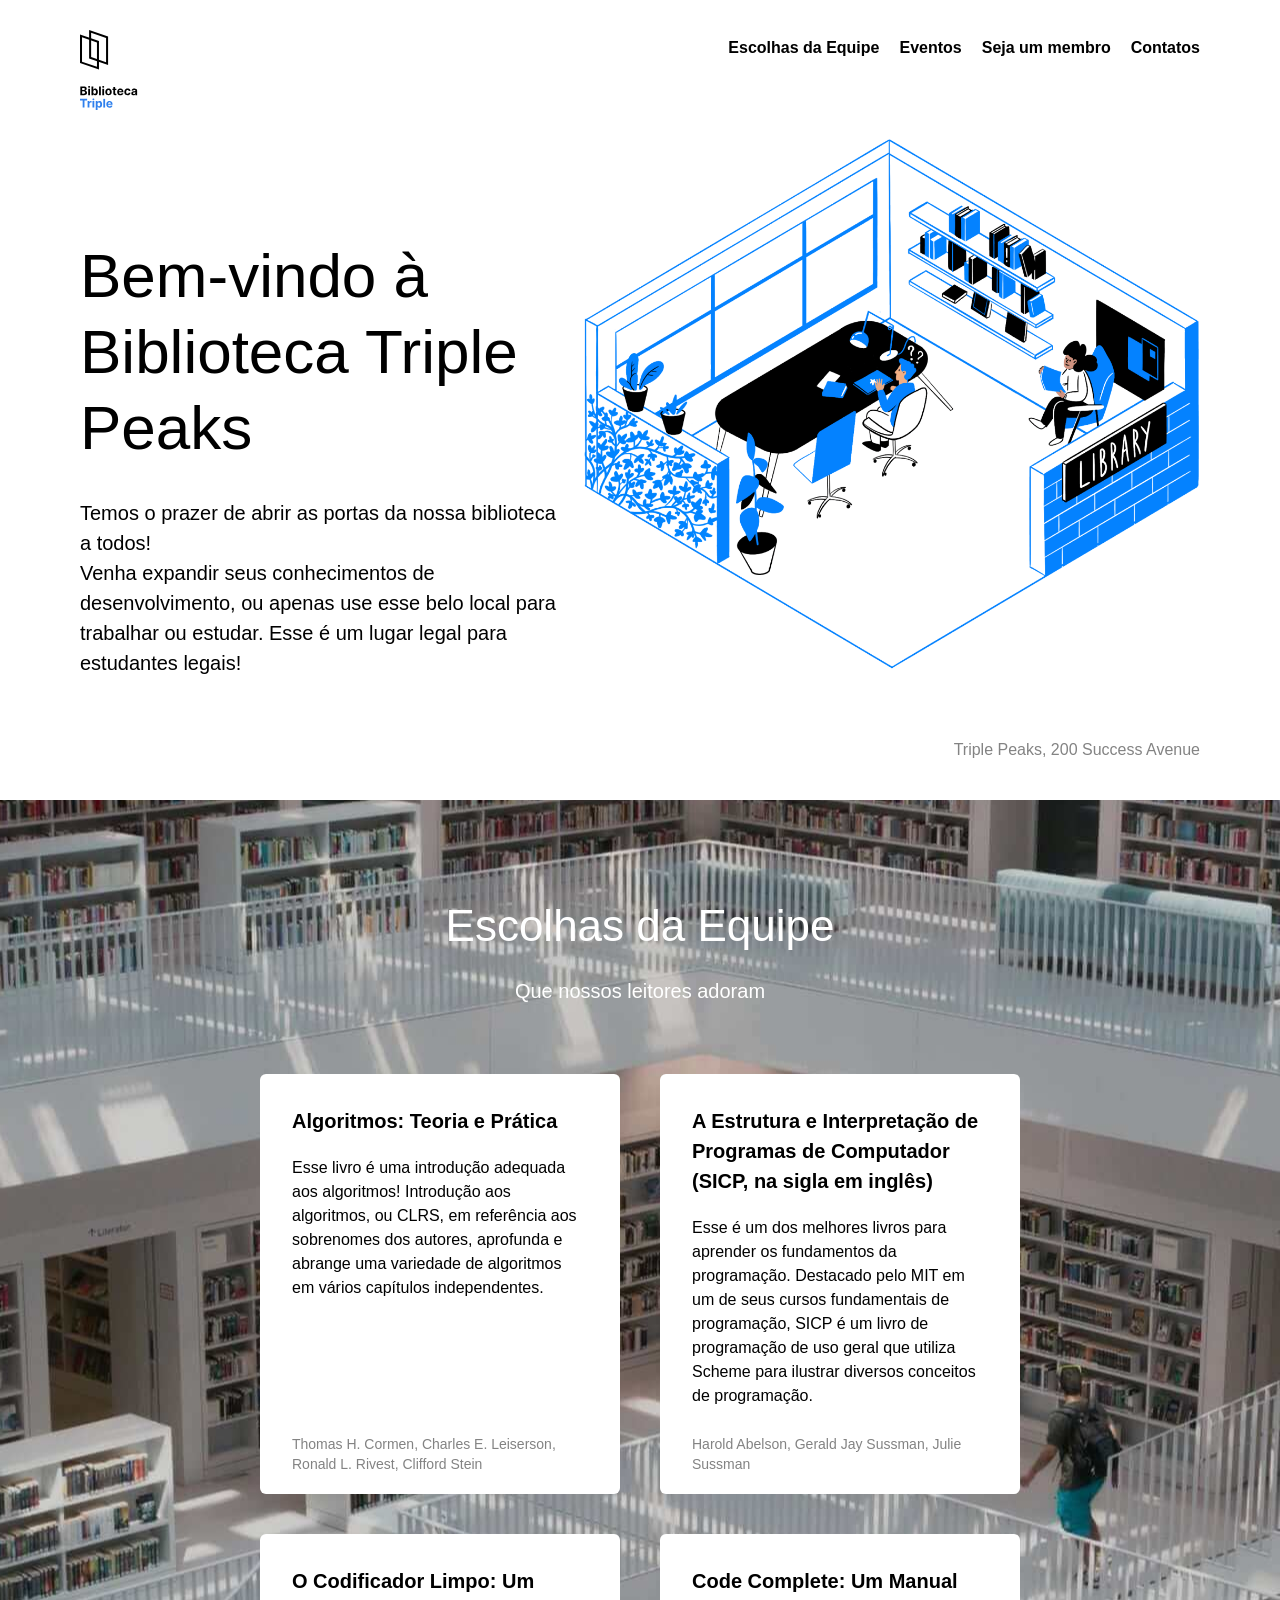
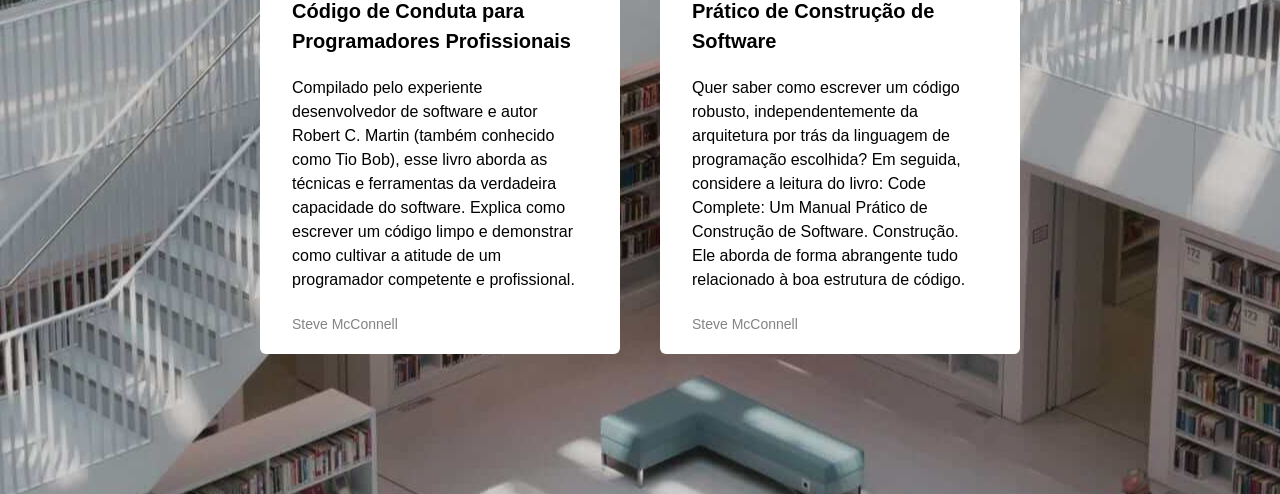
==== index.html @ e03b856d "Nova Atualização do projeto" ====
<!DOCTYPE html>
<html lang="pt">
  <head>
    <meta charset="UTF-8" />
    <meta name="viewport" content="width=device-width, initial-scale=1.0" />
    <title>Biblioteca Triple Peaks</title>
    <link rel="shortcut icon" href="favicon.ico" />
    <link rel="stylesheet" href="./vendor/normalize.css" />
    <link rel="stylesheet" href="./styles/style.css" />
  </head>

  <body>
    <div class="page">
      <header class="header">
        <nav class="nav">
          <img
            src="./images/logo.svg"
            alt="Logotipo da Biblioteca Triple Peaks"
            class="nav__logo"
          />
          <ul class="nav__links">
            <li>
              <a class="nav__link" href="#staff">Escolhas da Equipe</a>
            </li>
            <li>
              <a class="nav__link" href="#">Eventos</a>
            </li>
            <li>
              <a class="nav__link" href="#">Seja um membro</a>
            </li>
            <li>
              <a class="nav__link" href="#">Contatos</a>
            </li>
          </ul>
        </nav>
        <div class="header__content">
          <div>
            <h1 class="header__title">Bem-vindo à Biblioteca Triple Peaks</h1>
            <p class="header__description">
              Temos o prazer de abrir as portas da nossa biblioteca a todos!
              <br />
              Venha expandir seus conhecimentos de desenvolvimento, ou apenas
              use esse belo local para trabalhar ou estudar. Esse é um lugar
              legal para estudantes legais!
            </p>
          </div>
          <img
            src="./images/inside_the_library.png"
            alt="Ilustração 'Dentro da biblioteca'"
            class="header__image"
          />
        </div>
        <div class="header__footer">
          <p class="header__address">Triple Peaks, 200 Success Avenue</p>
        </div>
      </header>

      <main class="content">
        <section class="staff" id="staff">
          <h2 class="staff__title">Escolhas da Equipe</h2>
          <p class="staff__subtitle">Que nossos leitores adoram</p>
          <ul class="staff__cards">
            <li class="card">
              <div class="card__content">
                <h3 class="card__title">Algoritmos: Teoria e Prática</h3>
                <p class="card__text">
                  Esse livro é uma introdução adequada aos algoritmos!
                  Introdução aos algoritmos, ou CLRS, em referência aos
                  sobrenomes dos autores, aprofunda e abrange uma variedade de
                  algoritmos em vários capítulos independentes.
                </p>
                <p class="card__footer">
                  Thomas H. Cormen, Charles E. Leiserson, Ronald L. Rivest,
                  Clifford Stein
                </p>
              </div>
            </li>

            <li class="card">
              <div class="card__content">
                <h3 class="card__title">
                  A Estrutura e Interpretação de Programas de Computador (SICP,
                  na sigla em inglês)
                </h3>
                <p class="card__text">
                  Esse é um dos melhores livros para aprender os fundamentos da
                  programação. Destacado pelo MIT em um de seus cursos
                  fundamentais de programação, SICP é um livro de programação de
                  uso geral que utiliza Scheme para ilustrar diversos conceitos
                  de programação.
                </p>
                <p class="card__footer">
                  Harold Abelson, Gerald Jay Sussman, Julie Sussman
                </p>
              </div>
            </li>

            <li class="card">
              <div class="card__content">
                <h3 class="card__title">
                  O Codificador Limpo: Um Código de Conduta para Programadores
                  Profissionais
                </h3>
                <p class="card__text">
                  Compilado pelo experiente desenvolvedor de software e autor
                  Robert C. Martin (também conhecido como Tio Bob), esse livro
                  aborda as técnicas e ferramentas da verdadeira capacidade do
                  software. Explica como escrever um código limpo e demonstrar
                  como cultivar a atitude de um programador competente e
                  profissional.
                </p>
                <p class="card__footer">Steve McConnell</p>
              </div>
            </li>

            <li class="card">
              <div class="card__content">
                <h3 class="card__title">
                  Code Complete: Um Manual Prático de Construção de Software
                </h3>
                <p class="card__text">
                  Quer saber como escrever um código robusto, independentemente
                  da arquitetura por trás da linguagem de programação escolhida?
                  Em seguida, considere a leitura do livro: Code Complete: Um
                  Manual Prático de Construção de Software. Construção. Ele
                  aborda de forma abrangente tudo relacionado à boa estrutura de
                  código.
                </p>
                <p class="card__footer">Steve McConnell</p>
              </div>
            </li>
          </ul>
        </section>
      </main>
    </div>
  </body>
</html>
---- styles/style.css ----
* {
  box-sizing: border-box;
}

.page {
  min-width: 1100px;
  max-width: 1600px;
  margin: auto;
  font-family: Arial, sans-serif;
  font-size: 16px;
  line-height: 20px;
}

.header {
  display: flex;
  flex-direction: column;
  height: 100vh;
  min-height: 720px;
  max-height: 800px;
  padding: 30px 80px 40px;
  position: relative;
}

.nav {
  display: flex;
  justify-content: space-between;
}

.nav__logo {
  height: 80px;
  width: 58px;
}

.nav__links {
  display: flex;
  column-gap: 20px;
  list-style-type: none;
  margin: 8px 0 0;
  padding: 0;
}

.nav__link {
  color: #000000;
  text-decoration: none;
  font-weight: bold;
}

.header__content {
  display: flex;
  justify-content: space-between;
}

.header__title {
  max-width: 635px;
  margin: 128px 0 0;
  font-size: 62px;
  line-height: 76px;
  font-weight: 500;
}

.header__description {
  max-width: 515px;
  margin: 32px 0 0;
  font-size: 20px;
  line-height: 30px;
}

.header__image {
  max-width: 636px;
}

.header__footer {
  margin-top: auto;
  width: 100%;
  display: flex;
  align-items: center;
  justify-content: flex-end;
  box-sizing: border-box;
}

.header__link {
  color: #2f80ed;
  text-decoration: none;
}

.header__address {
  margin: 0;
  color: #838383;
}

.staff {
  background-image: url(/images/staff_picks_background.jpg);
  background-position: center;
  background-repeat: no-repeat;
  padding: 100px 0 140px;
}

.staff__title {
  text-align: center;
  font-size: 44px;
  line-height: 52px;
  font-weight: 400;
  margin: 0 0 24px;
  color: #ffffff;
}

.staff__subtitle {
  text-align: center;
  font-size: 20px;
  line-height: 30px;
  font-weight: 400;
  margin: 0;
  color: #ffffff;
  padding-bottom: 68px;
}

.staff__cards {
  display: flex;
  flex-wrap: wrap;
  justify-content: space-between;
  gap: 40px;
  max-width: 760px;
  margin: auto;
  list-style-type: none;
  padding-left: 0%;
}

.card {
  height: 420px;
  width: 360px;
  background-color: #fff;
  border-radius: 6px;
  padding: 32px 40px 20px 32px;
  box-sizing: border-box;
}

.card__content {
  width: 100%;
  height: 100%;
  display: flex;
  flex-direction: column;
}

.card__title {
  font-size: 20px;
  line-height: 30px;
  font-weight: 700;
  margin: 0;
}

.card__text {
  margin: 20px 0 0;
  font-size: 16px;
  line-height: 24px;
}

.card__footer {
  margin: 0;
  font-size: 14px;
  line-height: 20px;
  color: #838383;
  margin-top: auto;
}
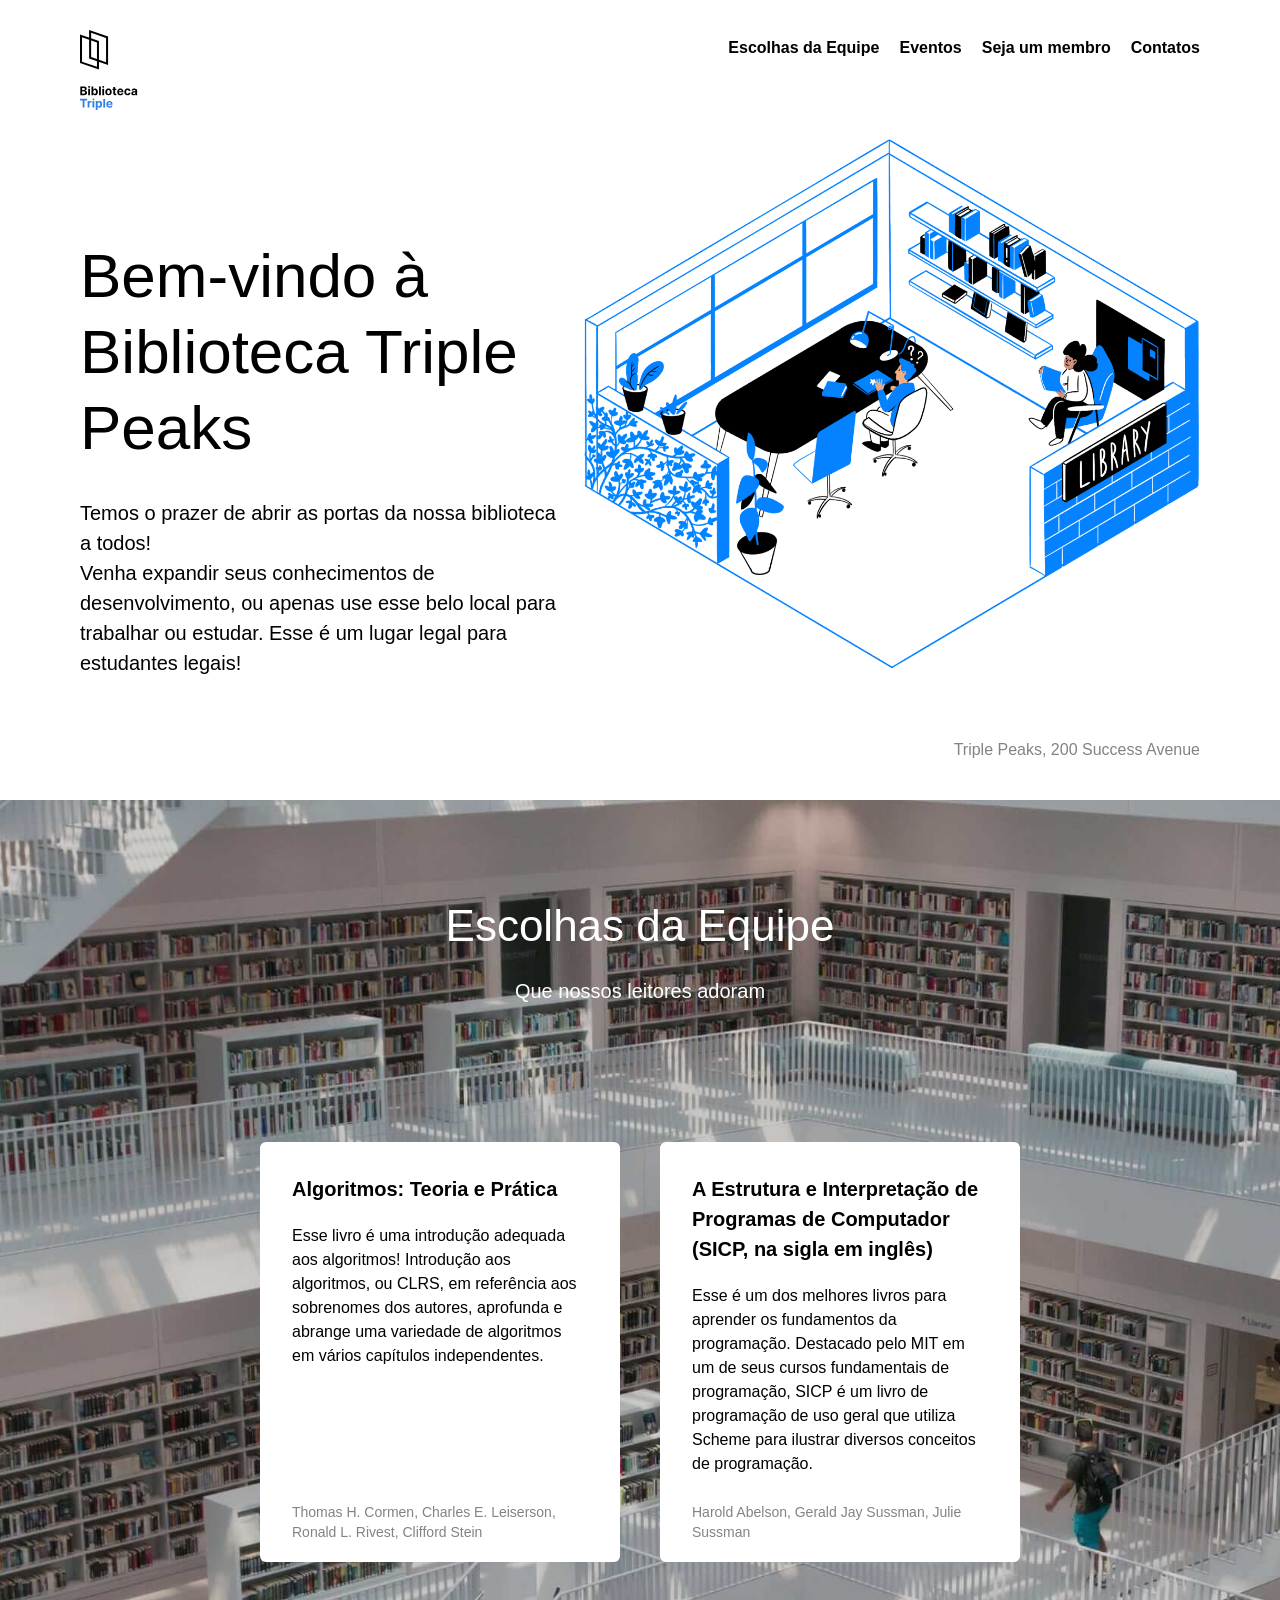
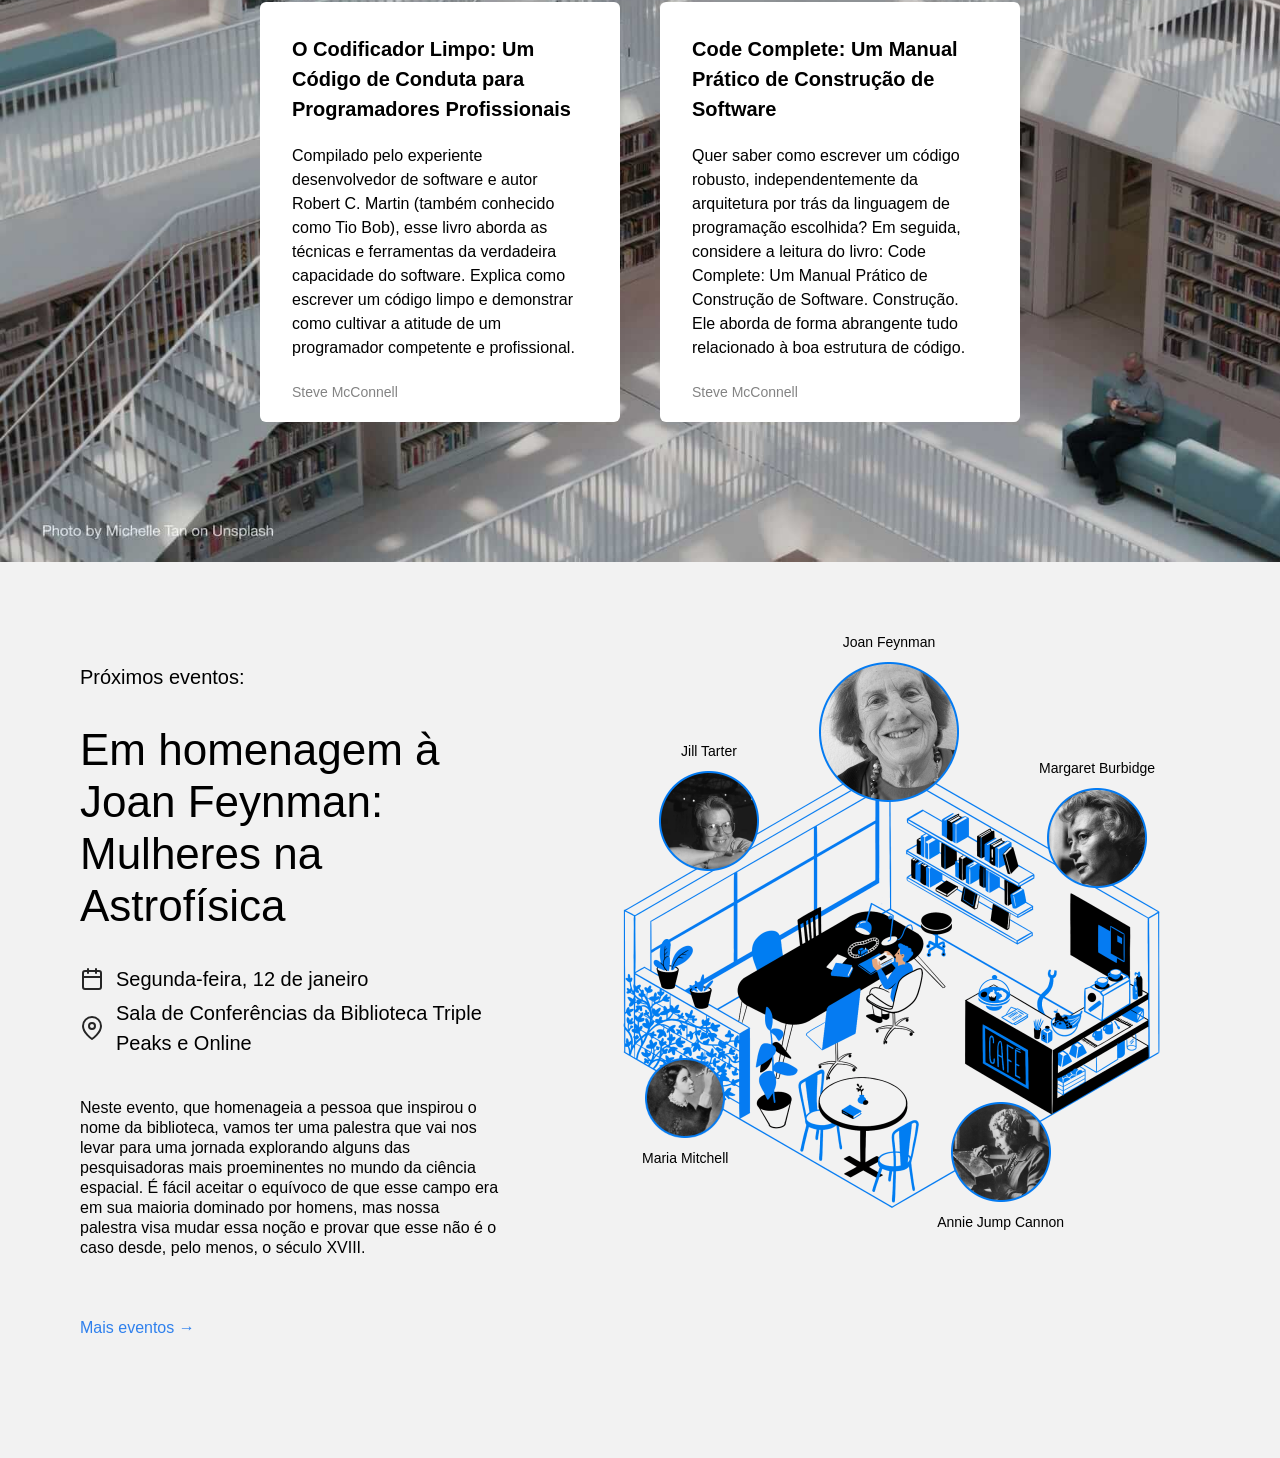
==== commit d0ae1985: "correção de bugs" ====
--- a/index.html
+++ b/index.html
@@ -23,7 +23,7 @@
               <a class="nav__link" href="#staff">Escolhas da Equipe</a>
             </li>
             <li>
-              <a class="nav__link" href="#">Eventos</a>
+              <a class="nav__link" href="#events">Eventos</a>
             </li>
             <li>
               <a class="nav__link" href="#">Seja um membro</a>
@@ -131,6 +131,86 @@
             </li>
           </ul>
         </section>
+        <section class="events" id="events">
+          <div class="events__content">
+            <h2 class="events__heading">Próximos eventos:</h2>
+            <h3 class="events__title">
+              Em homenagem à Joan Feynman: Mulheres na Astrofísica
+            </h3>
+            <div class="event-info events__info-section">
+              <div class="event-info__item">
+                <img
+                  src="./images/icon_calendar.svg"
+                  alt="Calendar icon"
+                  class="event-info__icon"
+                />
+                <p class="event-info__text">Segunda-feira, 12 de janeiro</p>
+              </div>
+              <div class="event-info__item">
+                <img
+                  src="./images/icon_pin.svg"
+                  alt="Pin icon"
+                  class="event-info__icon"
+                />
+                <p class="event-info__text">
+                  Sala de Conferências da Biblioteca Triple Peaks e Online
+                </p>
+              </div>
+            </div>
+            <p class="events__description">
+              Neste evento, que homenageia a pessoa que inspirou o nome da
+              biblioteca, vamos ter uma palestra que vai nos levar para uma
+              jornada explorando alguns das pesquisadoras mais proeminentes no
+              mundo da ciência espacial. É fácil aceitar o equívoco de que esse
+              campo era em sua maioria dominado por homens, mas nossa palestra
+              visa mudar essa noção e provar que esse não é o caso desde, pelo
+              menos, o século XVIII.
+            </p>
+            <a href="#" class="events__more">Mais eventos &rarr;</a>
+          </div>
+          <div class="events__cover">
+            <img
+              src="./images/cafe.png"
+              alt="event cover"
+              class="events__image"
+            />
+            <div class="person person_name_feynman">
+              <p class="person__caption">Joan Feynman</p>
+              <img
+                src="./images/person_feynman.png"
+                class="person__image person__image_size_l"
+              />
+            </div>
+            <div class="person person_name_burbidge">
+              <p class="person__caption">Margaret Burbidge</p>
+              <img
+                src="./images/person_burbidge.png"
+                class="person__image person__image_size_m"
+              />
+            </div>
+            <div class="person person_name_cannon">
+              <img
+                src="./images/person_cannon.png"
+                class="person__image person__image_size_m"
+              />
+              <p class="person__caption">Annie Jump Cannon</p>
+            </div>
+            <div class="person person_name_mitchell">
+              <img
+                src="./images/person_mitchell.png"
+                class="person__image person__image_size_s"
+              />
+              <p class="person__caption">Maria Mitchell</p>
+            </div>
+            <div class="person person_name_tarter">
+              <p class="person__caption">Jill Tarter</p>
+              <img
+                src="./images/person_tarter.png"
+                class="person__image person__image_size_m"
+              />
+            </div>
+          </div>
+        </section>
       </main>
     </div>
   </body>
--- a/styles/style.css
+++ b/styles/style.css
@@ -90,7 +90,7 @@
 
 .staff {
   background-image: url(/images/staff_picks_background.jpg);
-  background-position: center;
+  background-size: cover;
   background-repeat: no-repeat;
   padding: 100px 0 140px;
 }
@@ -117,12 +117,12 @@
 .staff__cards {
   display: flex;
   flex-wrap: wrap;
-  justify-content: space-between;
+  justify-content: center;
   gap: 40px;
   max-width: 760px;
-  margin: auto;
   list-style-type: none;
-  padding-left: 0%;
+  padding: 0;
+  margin: 68px auto 0;
 }
 
 .card {
@@ -161,3 +161,132 @@
   color: #838383;
   margin-top: auto;
 }
+
+.events {
+  padding: 100px 0 120px 80px;
+  display: flex;
+  align-items: start;
+  justify-content: space-between;
+  box-sizing: border-box;
+  background-color: #f2f2f2;
+}
+
+.events__content {
+  flex-basis: 580px;
+}
+
+.events__heading {
+  font-size: 20px;
+  font-weight: 500;
+  line-height: 30px;
+  margin: 0;
+}
+
+.events__title {
+  font-size: 44px;
+  font-weight: 500;
+  line-height: 52px;
+  margin: 32px 0 0;
+}
+
+.events__info-section {
+  margin-top: 32px;
+}
+
+.event-info__item {
+  display: flex;
+  align-items: center;
+  margin-bottom: 4px;
+  font-weight: 500;
+}
+
+.event-info__icon {
+  background-repeat: no-repeat;
+  background-position: center;
+  margin-right: 12px;
+  width: 24px;
+  height: 24px;
+}
+
+.event-info__text {
+  font-size: 20px;
+  font-weight: 500;
+  line-height: 30px;
+  margin: 0;
+}
+
+.events__description {
+  margin: 40px 0 60px;
+}
+
+.events__more {
+  color: #2f80ed;
+  text-decoration: none;
+}
+
+.events__cover {
+  flex-grow: 1;
+  flex-shrink: 0;
+  flex-basis: 780px;
+  max-width: 780px;
+  position: relative;
+}
+
+.events__image {
+  max-width: 100%;
+}
+
+.person {
+  position: absolute;
+  display: flex;
+  align-items: center;
+  flex-direction: column;
+  gap: 10px;
+}
+
+.person_name_feynman {
+  top: -30px;
+  left: 319px;
+}
+
+.person_name_burbidge {
+  top: 96px;
+  right: 125px;
+}
+
+.person_name_cannon {
+  bottom: 18px;
+  right: 216px;
+}
+
+.person_name_mitchell {
+  left: 142px;
+  bottom: 82px;
+}
+
+.person_name_tarter {
+  top: 79px;
+  left: 159px;
+}
+
+.person__image {
+  max-width: 100%;
+}
+
+.person__image_size_l {
+  width: 140px;
+}
+
+.person__image_size_m {
+  width: 100px;
+}
+
+.person__image_size_s {
+  width: 80px;
+}
+
+.person__caption {
+  text-align: center;
+  font-size: 14px;
+  margin: 0;
+}
